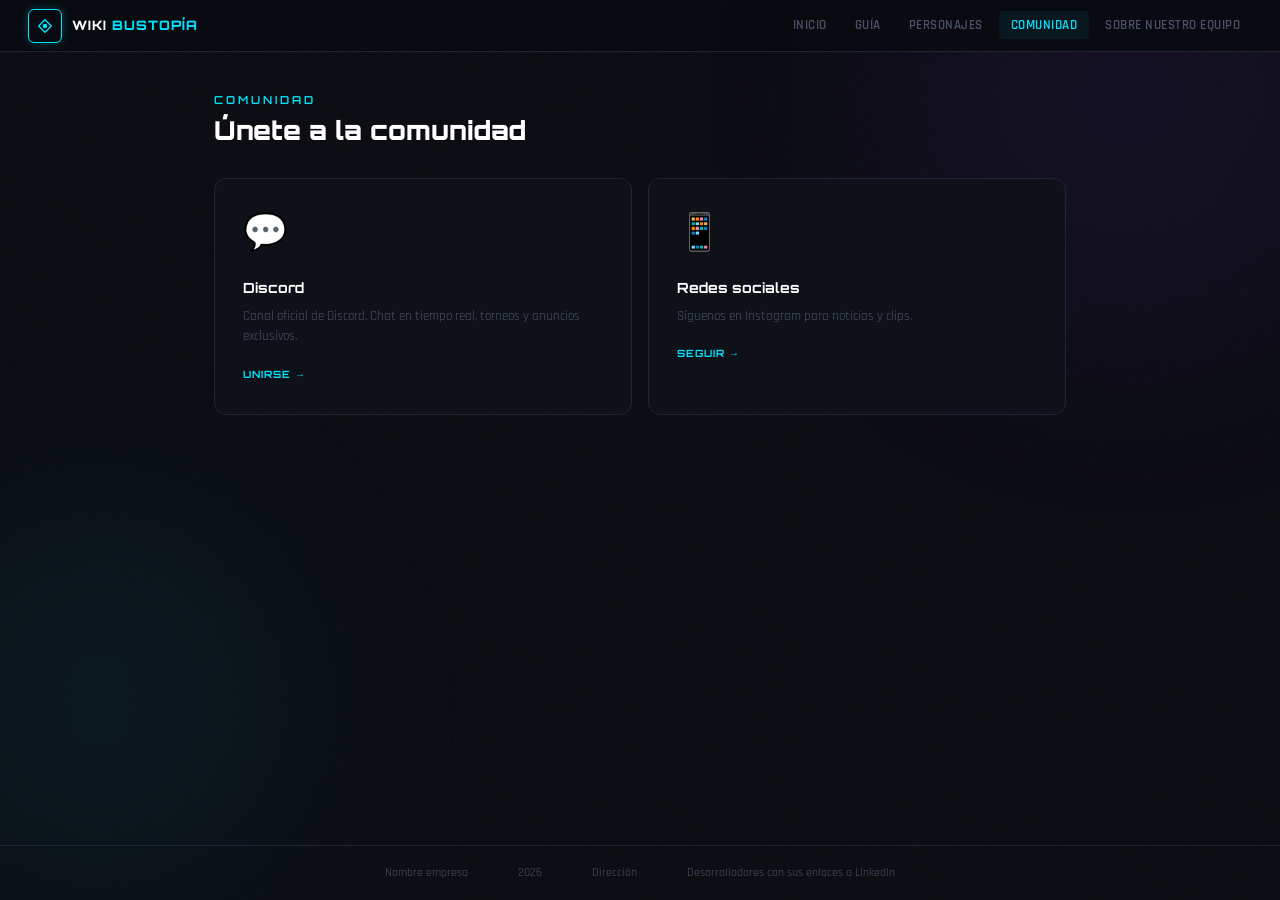
==== comunidad.html @ 1e6805d0 "first commit" ====
<!DOCTYPE html>
<html lang="es">
<head>
  <meta charset="UTF-8" />
  <meta name="viewport" content="width=device-width, initial-scale=1.0"/>
  <title>Wiki — Comunidad</title>
  <link rel="preconnect" href="https://fonts.googleapis.com">
  <link rel="preconnect" href="https://fonts.gstatic.com" crossorigin>
  <link href="https://fonts.googleapis.com/css2?family=Orbitron:wght@400;600;800;900&family=Rajdhani:wght@300;400;500;600&display=swap" rel="stylesheet">
  <link rel="stylesheet" href="styles.css">
</head>
<body>
  <div class="glow-1"></div>
  <div class="glow-2"></div>
  <nav>
    <a href="index.html" class="nav-logo">
      <div class="logo-box">
        <svg viewBox="0 0 20 20" fill="none" xmlns="http://www.w3.org/2000/svg">
          <path d="M3 10L10 3L17 10L10 17L3 10Z" stroke="#00e5ff" stroke-width="1.5"/>
          <circle cx="10" cy="10" r="2.5" fill="#00e5ff"/>
        </svg>
      </div>
      <span class="logo-text">WIKI <span>BUSTOPÍA</span></span>
    </a>
    <ul>
      <li><a href="index.html">Inicio</a></li>
      <li><a href="guia.html">Guía</a></li>
      <li><a href="personajes.html">Personajes</a></li>
      <li><a href="comunidad.html" class="nav-active">Comunidad</a></li>
      <li><a href="equipo.html">Sobre nuestro equipo</a></li>
    </ul>
  </nav>
  <div class="page page--full">
    <main>
      <p class="page-title">Comunidad</p>
      <h1>Únete a la comunidad</h1>
      <div class="community-grid">
        <a href="#" class="comm-card">
          <div class="comm-icon">💬</div>
          <h3>Discord</h3>
          <p>Canal oficial de Discord. Chat en tiempo real, torneos y anuncios exclusivos.</p>
          <span class="comm-link">Unirse →</span>
        </a>
    
        <a href="#" class="comm-card">
          <div class="comm-icon">📱</div>
          <h3>Redes sociales</h3>
          <p>Síguenos en Instagram para noticias y clips.</p>
          <span class="comm-link">Seguir →</span>
        </a>
      
  
    </main>
  </div>
  <footer>
    <span>Nombre empresa</span><span class="sep">·</span>
    <span>2026</span><span class="sep">·</span>
    <a href="#">Dirección</a><span class="sep">·</span>
    <a href="#">Desarrolladores con sus enlaces a LinkedIn</a>
  </footer>
</body>
</html>
---- styles.css ----
*, *::before, *::after { box-sizing: border-box; margin: 0; padding: 0; }

:root {
  --bg:        #090b10;
  --surface:   #0e1117;
  --surface2:  #141720;
  --border:    #1e2435;
  --accent:    #00e5ff;
  --accent2:   #7b2fff;
  --text:      #cdd5e0;
  --muted:     #4a5268;
  --danger:    #ff3860;
  --nav-h:     52px;
}

html, body { height: 100%; }

body {
  background: var(--bg);
  color: var(--text);
  font-family: 'Rajdhani', sans-serif;
  font-size: 15px;
  line-height: 1.5;
  min-height: 100vh;
  display: flex;
  flex-direction: column;
}

/* ── Noise overlay ── */
body::before {
  content: '';
  position: fixed;
  inset: 0;
  background-image: url("data:image/svg+xml,%3Csvg xmlns='http://www.w3.org/2000/svg' width='300' height='300'%3E%3Cfilter id='n'%3E%3CfeTurbulence type='fractalNoise' baseFrequency='0.75' numOctaves='4' stitchTiles='stitch'/%3E%3C/filter%3E%3Crect width='300' height='300' filter='url(%23n)' opacity='0.04'/%3E%3C/svg%3E");
  pointer-events: none;
  z-index: 0;
}

/* ─────────────── NAV ─────────────── */
nav {
  position: sticky;
  top: 0;
  z-index: 100;
  height: var(--nav-h);
  background: rgba(9,11,16,.85);
  backdrop-filter: blur(12px);
  border-bottom: 1px solid var(--border);
  display: flex;
  align-items: center;
  padding: 0 28px;
  gap: 32px;
}

.nav-logo {
  display: flex;
  align-items: center;
  gap: 10px;
  text-decoration: none;
}

.logo-box {
  width: 34px; height: 34px;
  border: 1.5px solid var(--accent);
  border-radius: 6px;
  display: flex;
  align-items: center;
  justify-content: center;
  box-shadow: 0 0 10px rgba(0,229,255,.25);
}

.logo-box svg { width: 18px; height: 18px; }

.logo-text {
  font-family: 'Orbitron', sans-serif;
  font-size: 13px;
  font-weight: 800;
  color: #fff;
  letter-spacing: 1px;
}

.logo-text span { color: var(--accent); }

nav ul {
  display: flex;
  gap: 4px;
  list-style: none;
  margin-left: auto;
}

nav ul li a {
  text-decoration: none;
  color: var(--muted);
  font-weight: 600;
  font-size: 13px;
  letter-spacing: .5px;
  text-transform: uppercase;
  padding: 6px 12px;
  border-radius: 4px;
  transition: color .2s, background .2s;
}

nav ul li a:hover,
nav ul li a.nav-active {
  color: var(--accent);
  background: rgba(0,229,255,.06);
}

/* ─────────────── LAYOUT ─────────────── */
.page {
  flex: 1;
  display: grid;
  grid-template-columns: 1fr 280px;
  max-width: 1100px;
  width: 100%;
  margin: 0 auto;
  padding: 40px 24px 60px;
  gap: 32px;
  position: relative;
  z-index: 1;
}

.page--full {
  grid-template-columns: 1fr;
  max-width: 900px;
}

.page--wide {
  grid-template-columns: 1fr;
  max-width: 1000px;
}

/* ─────────────── TYPOGRAPHY ─────────────── */
.page-title {
  font-family: 'Orbitron', sans-serif;
  font-size: 11px;
  font-weight: 600;
  text-transform: uppercase;
  letter-spacing: 3px;
  color: var(--accent);
  margin-bottom: 6px;
}

h1 {
  font-family: 'Orbitron', sans-serif;
  font-size: 26px;
  font-weight: 900;
  color: #fff;
  line-height: 1.2;
  margin-bottom: 32px;
}

/* ─────────────── BUTTONS ─────────────── */
.btn-primary {
  display: inline-flex;
  align-items: center;
  gap: 8px;
  background: linear-gradient(135deg, var(--accent2), var(--accent));
  border: none;
  border-radius: 8px;
  color: #fff;
  font-family: 'Orbitron', sans-serif;
  font-size: 12px;
  font-weight: 700;
  letter-spacing: 1px;
  padding: 12px 24px;
  cursor: pointer;
  text-transform: uppercase;
  text-decoration: none;
  transition: opacity .2s, transform .15s;
  box-shadow: 0 4px 20px rgba(123,47,255,.35);
}

.btn-primary:hover { opacity: .88; transform: translateY(-1px); }

.btn-secondary {
  display: inline-flex;
  align-items: center;
  gap: 8px;
  background: transparent;
  border: 1px solid var(--border);
  border-radius: 8px;
  color: var(--text);
  font-family: 'Orbitron', sans-serif;
  font-size: 12px;
  font-weight: 700;
  letter-spacing: 1px;
  padding: 12px 24px;
  cursor: pointer;
  text-transform: uppercase;
  text-decoration: none;
  transition: border-color .2s, color .2s;
}

.btn-secondary:hover { border-color: var(--accent); color: var(--accent); }

/* ─────────────── DOWNLOAD CARD ─────────────── */
.download-card {
  background: var(--surface);
  border: 1px solid var(--border);
  border-radius: 12px;
  padding: 28px;
  position: relative;
  overflow: hidden;
}

.download-card::before {
  content: '';
  position: absolute;
  top: 0; left: 0; right: 0;
  height: 2px;
  background: linear-gradient(90deg, var(--accent2), var(--accent));
}

.selectors {
  display: grid;
  grid-template-columns: 1fr 1fr;
  gap: 24px;
  margin-bottom: 28px;
}

.selector-group label {
  display: block;
  font-size: 11px;
  font-weight: 600;
  text-transform: uppercase;
  letter-spacing: 2px;
  color: var(--muted);
  margin-bottom: 10px;
}

.btn-group {
  display: flex;
  flex-direction: column;
  gap: 8px;
}

.sel-btn {
  background: var(--surface2);
  border: 1px solid var(--border);
  border-radius: 6px;
  color: var(--text);
  font-family: 'Rajdhani', sans-serif;
  font-size: 14px;
  font-weight: 600;
  letter-spacing: .5px;
  padding: 9px 16px;
  cursor: pointer;
  text-align: left;
  transition: all .18s;
  position: relative;
}

.sel-btn:hover {
  border-color: var(--accent);
  color: var(--accent);
  background: rgba(0,229,255,.05);
}

.sel-btn.active {
  border-color: var(--accent);
  color: var(--accent);
  background: rgba(0,229,255,.08);
  box-shadow: 0 0 0 1px rgba(0,229,255,.2);
}

.sel-btn.active::after {
  content: '';
  position: absolute;
  right: 12px; top: 50%;
  transform: translateY(-50%);
  width: 6px; height: 6px;
  background: var(--accent);
  border-radius: 50%;
  box-shadow: 0 0 6px var(--accent);
}

.dl-wrap {
  display: flex;
  align-items: center;
  gap: 16px;
  flex-wrap: wrap;
}

.btn-download {
  display: inline-flex;
  align-items: center;
  gap: 10px;
  background: linear-gradient(135deg, var(--accent2), var(--accent));
  border: none;
  border-radius: 8px;
  color: #fff;
  font-family: 'Orbitron', sans-serif;
  font-size: 13px;
  font-weight: 700;
  letter-spacing: 1px;
  padding: 13px 28px;
  cursor: pointer;
  text-transform: uppercase;
  transition: opacity .2s, transform .15s, box-shadow .2s;
  box-shadow: 0 4px 20px rgba(123,47,255,.35);
}

.btn-download:hover {
  opacity: .9;
  transform: translateY(-1px);
  box-shadow: 0 6px 28px rgba(0,229,255,.3);
}

.btn-download svg { flex-shrink: 0; }

.dl-meta {
  font-size: 12px;
  color: var(--muted);
  line-height: 1.6;
}

.dl-meta strong { color: var(--text); }

.thanks {
  margin-top: 20px;
  padding-top: 20px;
  border-top: 1px solid var(--border);
  color: var(--muted);
  font-size: 13px;
}

.donation {
  margin-top: 16px;
  display: flex;
  align-items: center;
  gap: 10px;
  font-size: 13px;
  color: var(--muted);
}

.donation input[type="checkbox"] {
  appearance: none;
  width: 16px; height: 16px;
  border: 1px solid var(--border);
  border-radius: 4px;
  background: var(--surface2);
  cursor: pointer;
  flex-shrink: 0;
  position: relative;
  transition: border-color .15s, background .15s;
}

.donation input[type="checkbox"]:checked {
  background: var(--accent2);
  border-color: var(--accent2);
}

.donation input[type="checkbox"]:checked::after {
  content: '✓';
  position: absolute;
  inset: 0;
  display: flex;
  align-items: center;
  justify-content: center;
  color: #fff;
  font-size: 10px;
}

/* ─────────────── SIDEBAR ─────────────── */
.sidebar-title {
  font-family: 'Orbitron', sans-serif;
  font-size: 11px;
  font-weight: 700;
  letter-spacing: 2px;
  text-transform: uppercase;
  color: var(--accent);
  margin-bottom: 12px;
}

.faq-list {
  list-style: none;
  display: flex;
  flex-direction: column;
  gap: 2px;
}

.faq-list li a {
  display: block;
  text-decoration: none;
  color: var(--text);
  font-size: 14px;
  font-weight: 500;
  padding: 9px 12px;
  border-radius: 6px;
  border-left: 2px solid transparent;
  transition: all .18s;
}

.faq-list li a:hover {
  color: var(--accent);
  border-left-color: var(--accent);
  background: rgba(0,229,255,.05);
  padding-left: 16px;
}

/* ─────────────── FOOTER ─────────────── */
footer {
  position: relative;
  z-index: 1;
  border-top: 1px solid var(--border);
  padding: 18px 24px;
  display: flex;
  align-items: center;
  justify-content: center;
  gap: 24px;
  flex-wrap: wrap;
  font-size: 12px;
  color: var(--muted);
}

footer a {
  color: var(--muted);
  text-decoration: none;
  transition: color .15s;
}

footer a:hover { color: var(--accent); }

footer .sep { opacity: .3; }

/* ── Glow bg accents ── */
.glow-1, .glow-2 {
  position: fixed;
  border-radius: 50%;
  pointer-events: none;
  filter: blur(100px);
  z-index: 0;
}

.glow-1 {
  width: 500px; height: 500px;
  background: rgba(123,47,255,.07);
  top: -150px; right: -100px;
}

.glow-2 {
  width: 400px; height: 400px;
  background: rgba(0,229,255,.05);
  bottom: 0; left: -100px;
}

/* ─────────────── INICIO ─────────────── */
.hero {
  text-align: center;
  padding: 60px 0 40px;
}

.hero-badge {
  display: inline-block;
  font-family: 'Orbitron', sans-serif;
  font-size: 10px;
  font-weight: 700;
  letter-spacing: 4px;
  text-transform: uppercase;
  color: var(--accent);
  border: 1px solid rgba(0,229,255,.3);
  border-radius: 20px;
  padding: 5px 16px;
  margin-bottom: 24px;
}

.hero h1 { font-size: 42px; line-height: 1.1; margin-bottom: 20px; }
.hero h1 span { color: var(--accent); }

.hero p {
  font-size: 16px;
  color: var(--muted);
  max-width: 560px;
  margin: 0 auto 32px;
  line-height: 1.7;
}

.hero-actions {
  display: flex;
  gap: 12px;
  justify-content: center;
  flex-wrap: wrap;
}

.features-grid {
  display: grid;
  grid-template-columns: repeat(3, 1fr);
  gap: 16px;
  margin-top: 40px;
}

.feature-card {
  background: var(--surface);
  border: 1px solid var(--border);
  border-radius: 10px;
  padding: 24px;
  transition: border-color .2s, transform .2s;
}

.feature-card:hover {
  border-color: rgba(0,229,255,.3);
  transform: translateY(-2px);
}

.feature-icon { font-size: 28px; margin-bottom: 12px; }

.feature-card h3 {
  font-family: 'Orbitron', sans-serif;
  font-size: 13px;
  font-weight: 700;
  color: #fff;
  margin-bottom: 8px;
}

.feature-card p { font-size: 13px; color: var(--muted); line-height: 1.6; }

.news-section { margin-top: 48px; }

.section-header {
  display: flex;
  align-items: center;
  justify-content: space-between;
  margin-bottom: 16px;
}

.section-header h2 {
  font-family: 'Orbitron', sans-serif;
  font-size: 14px;
  font-weight: 700;
  color: #fff;
  letter-spacing: 1px;
}

.section-header a { font-size: 12px; color: var(--accent); text-decoration: none; }

.news-grid { display: grid; grid-template-columns: 1fr 1fr; gap: 12px; }

.news-card {
  background: var(--surface);
  border: 1px solid var(--border);
  border-radius: 8px;
  padding: 18px;
  transition: border-color .2s;
}

.news-card:hover { border-color: rgba(0,229,255,.25); }

.news-tag {
  font-family: 'Orbitron', sans-serif;
  font-size: 9px;
  font-weight: 700;
  letter-spacing: 2px;
  text-transform: uppercase;
  color: var(--accent2);
  margin-bottom: 6px;
}

.news-card h4 {
  font-family: 'Orbitron', sans-serif;
  font-size: 12px;
  font-weight: 700;
  color: #fff;
  margin-bottom: 6px;
  line-height: 1.4;
}

.news-card p { font-size: 12px; color: var(--muted); line-height: 1.5; }
.news-date { font-size: 11px; color: var(--muted); margin-top: 10px; opacity: .6; }

/* ─────────────── GUÍA ─────────────── */
.guide-grid { display: grid; gap: 12px; margin-top: 8px; }

.guide-card {
  background: var(--surface);
  border: 1px solid var(--border);
  border-radius: 10px;
  padding: 20px 24px;
  display: flex;
  align-items: center;
  gap: 20px;
  cursor: pointer;
  text-decoration: none;
  transition: border-color .2s, transform .15s, background .2s;
}

.guide-card:hover {
  border-color: rgba(0,229,255,.35);
  background: rgba(0,229,255,.03);
  transform: translateX(4px);
}

.guide-num {
  font-family: 'Orbitron', sans-serif;
  font-size: 22px;
  font-weight: 900;
  color: rgba(0,229,255,.2);
  min-width: 36px;
}

.guide-info { flex: 1; }

.guide-info h3 {
  font-family: 'Orbitron', sans-serif;
  font-size: 13px;
  font-weight: 700;
  color: #fff;
  margin-bottom: 4px;
}

.guide-info p { font-size: 13px; color: var(--muted); }

.guide-tag {
  font-family: 'Orbitron', sans-serif;
  font-size: 9px;
  font-weight: 700;
  letter-spacing: 1.5px;
  text-transform: uppercase;
  padding: 4px 10px;
  border-radius: 20px;
  border: 1px solid;
}

.tag-beginner { color: #00e5a0; border-color: rgba(0,229,160,.3); background: rgba(0,229,160,.08); }
.tag-medium   { color: #ffc107; border-color: rgba(255,193,7,.3);  background: rgba(255,193,7,.08); }
.tag-advanced { color: var(--danger); border-color: rgba(255,56,96,.3); background: rgba(255,56,96,.08); }

.guide-arrow { color: var(--muted); font-size: 18px; }

.category-label {
  font-family: 'Orbitron', sans-serif;
  font-size: 10px;
  font-weight: 700;
  letter-spacing: 3px;
  text-transform: uppercase;
  color: var(--muted);
  margin: 32px 0 12px;
  padding-bottom: 8px;
  border-bottom: 1px solid var(--border);
}

.category-label:first-of-type { margin-top: 0; }

/* ─────────────── PERSONAJES ─────────────── */
.char-grid {
  display: grid;
  grid-template-columns: repeat(3, 1fr);
  gap: 16px;
  margin-top: 8px;
}

.char-card {
  background: var(--surface);
  border: 1px solid var(--border);
  border-radius: 12px;
  overflow: hidden;
  cursor: pointer;
  text-decoration: none;
  transition: border-color .2s, transform .2s;
  display: block;
}

.char-card:hover {
  border-color: rgba(0,229,255,.4);
  transform: translateY(-3px);
}

.char-avatar {
  width: 100%;
  aspect-ratio: 1;
  background: var(--surface2);
  display: flex;
  align-items: center;
  justify-content: center;
  font-size: 52px;
  border-bottom: 1px solid var(--border);
  position: relative;
  overflow: hidden;
}

.char-avatar::before {
  content: '';
  position: absolute;
  inset: 0;
  background: linear-gradient(135deg, rgba(123,47,255,.1), rgba(0,229,255,.05));
}

.char-body { padding: 16px; }

.char-role {
  font-family: 'Orbitron', sans-serif;
  font-size: 9px;
  font-weight: 700;
  letter-spacing: 2px;
  text-transform: uppercase;
  color: var(--accent2);
  margin-bottom: 4px;
}

.char-name {
  font-family: 'Orbitron', sans-serif;
  font-size: 14px;
  font-weight: 800;
  color: #fff;
  margin-bottom: 8px;
}

.char-desc {
  font-size: 12px;
  color: var(--muted);
  line-height: 1.5;
  margin-bottom: 12px;
}

.stat-row {
  display: flex;
  align-items: center;
  gap: 8px;
  margin-bottom: 5px;
}

.stat-label {
  font-size: 10px;
  color: var(--muted);
  min-width: 48px;
  font-weight: 600;
}

.stat-bar {
  flex: 1;
  height: 3px;
  background: var(--border);
  border-radius: 2px;
  overflow: hidden;
}

.stat-fill {
  height: 100%;
  background: linear-gradient(90deg, var(--accent2), var(--accent));
  border-radius: 2px;
}

/* ─────────────── COMUNIDAD ─────────────── */
.community-grid {
  display: grid;
  grid-template-columns: 1fr 1fr;
  gap: 16px;
  margin-bottom: 32px;
}

.comm-card {
  background: var(--surface);
  border: 1px solid var(--border);
  border-radius: 12px;
  padding: 28px;
  text-decoration: none;
  display: block;
  transition: border-color .2s, transform .15s;
  position: relative;
  overflow: hidden;
}

.comm-card::before {
  content: '';
  position: absolute;
  top: 0; left: 0; right: 0;
  height: 2px;
  background: linear-gradient(90deg, var(--accent2), var(--accent));
  opacity: 0;
  transition: opacity .2s;
}

.comm-card:hover { border-color: rgba(0,229,255,.3); transform: translateY(-2px); }
.comm-card:hover::before { opacity: 1; }

.comm-icon { font-size: 36px; margin-bottom: 16px; }

.comm-card h3 {
  font-family: 'Orbitron', sans-serif;
  font-size: 14px;
  font-weight: 700;
  color: #fff;
  margin-bottom: 8px;
}

.comm-card p { font-size: 13px; color: var(--muted); line-height: 1.6; margin-bottom: 16px; }

.comm-link {
  font-family: 'Orbitron', sans-serif;
  font-size: 10px;
  font-weight: 700;
  letter-spacing: 1px;
  color: var(--accent);
  text-transform: uppercase;
}

.posts-section { margin-top: 0; }

.posts-header {
  display: flex;
  align-items: center;
  justify-content: space-between;
  margin-bottom: 14px;
}

.posts-header h2 {
  font-family: 'Orbitron', sans-serif;
  font-size: 13px;
  font-weight: 700;
  color: #fff;
  letter-spacing: 1px;
}

.post-card {
  background: var(--surface);
  border: 1px solid var(--border);
  border-radius: 8px;
  padding: 16px 20px;
  margin-bottom: 8px;
  display: flex;
  align-items: center;
  gap: 16px;
  cursor: pointer;
  transition: border-color .2s;
}

.post-card:hover { border-color: rgba(0,229,255,.25); }

.post-avatar {
  width: 36px; height: 36px;
  background: linear-gradient(135deg, var(--accent2), var(--accent));
  border-radius: 50%;
  display: flex;
  align-items: center;
  justify-content: center;
  font-size: 14px;
  flex-shrink: 0;
}

.post-info { flex: 1; }

.post-info h4 {
  font-family: 'Orbitron', sans-serif;
  font-size: 12px;
  font-weight: 700;
  color: #fff;
  margin-bottom: 3px;
}

.post-info p { font-size: 12px; color: var(--muted); }
.post-meta { font-size: 11px; color: var(--muted); text-align: right; line-height: 1.6; }

/* ─────────────── EQUIPO ─────────────── */
.team-grid {
  display: grid;
  grid-template-columns: repeat(3, 1fr);
  gap: 16px;
  margin-top: 8px;
}

.team-card {
  background: var(--surface);
  border: 1px solid var(--border);
  border-radius: 12px;
  padding: 28px 20px;
  text-align: center;
  text-decoration: none;
  display: block;
  transition: border-color .2s, transform .2s;
  position: relative;
  overflow: hidden;
}

.team-card:hover {
  border-color: rgba(0,229,255,.35);
  transform: translateY(-3px);
}

.team-avatar {
  width: 72px; height: 72px;
  background: linear-gradient(135deg, var(--accent2), var(--accent));
  border-radius: 50%;
  display: flex;
  align-items: center;
  justify-content: center;
  font-size: 28px;
  margin: 0 auto 16px;
}

.team-name {
  font-family: 'Orbitron', sans-serif;
  font-size: 13px;
  font-weight: 700;
  color: #fff;
  margin-bottom: 4px;
}

.team-role {
  font-family: 'Orbitron', sans-serif;
  font-size: 9px;
  font-weight: 700;
  letter-spacing: 2px;
  text-transform: uppercase;
  color: var(--accent);
  margin-bottom: 12px;
}

.team-bio {
  font-size: 12px;
  color: var(--muted);
  line-height: 1.6;
  margin-bottom: 16px;
}

.team-linkedin {
  display: inline-flex;
  align-items: center;
  gap: 6px;
  font-family: 'Orbitron', sans-serif;
  font-size: 9px;
  font-weight: 700;
  letter-spacing: 1px;
  text-transform: uppercase;
  color: var(--accent);
  text-decoration: none;
  border: 1px solid rgba(0,229,255,.25);
  border-radius: 20px;
  padding: 5px 14px;
  transition: background .2s, border-color .2s;
}

.team-linkedin:hover {
  background: rgba(0,229,255,.08);
  border-color: var(--accent);
}

.about-box {
  background: var(--surface);
  border: 1px solid var(--border);
  border-radius: 12px;
  padding: 32px;
  margin-bottom: 32px;
  position: relative;
  overflow: hidden;
}

.about-box::before {
  content: '';
  position: absolute;
  top: 0; left: 0; right: 0;
  height: 2px;
  background: linear-gradient(90deg, var(--accent2), var(--accent));
}

.about-box h2 {
  font-family: 'Orbitron', sans-serif;
  font-size: 16px;
  font-weight: 800;
  color: #fff;
  margin-bottom: 12px;
}

.about-box p {
  font-size: 14px;
  color: var(--muted);
  line-height: 1.8;
  max-width: 640px;
}
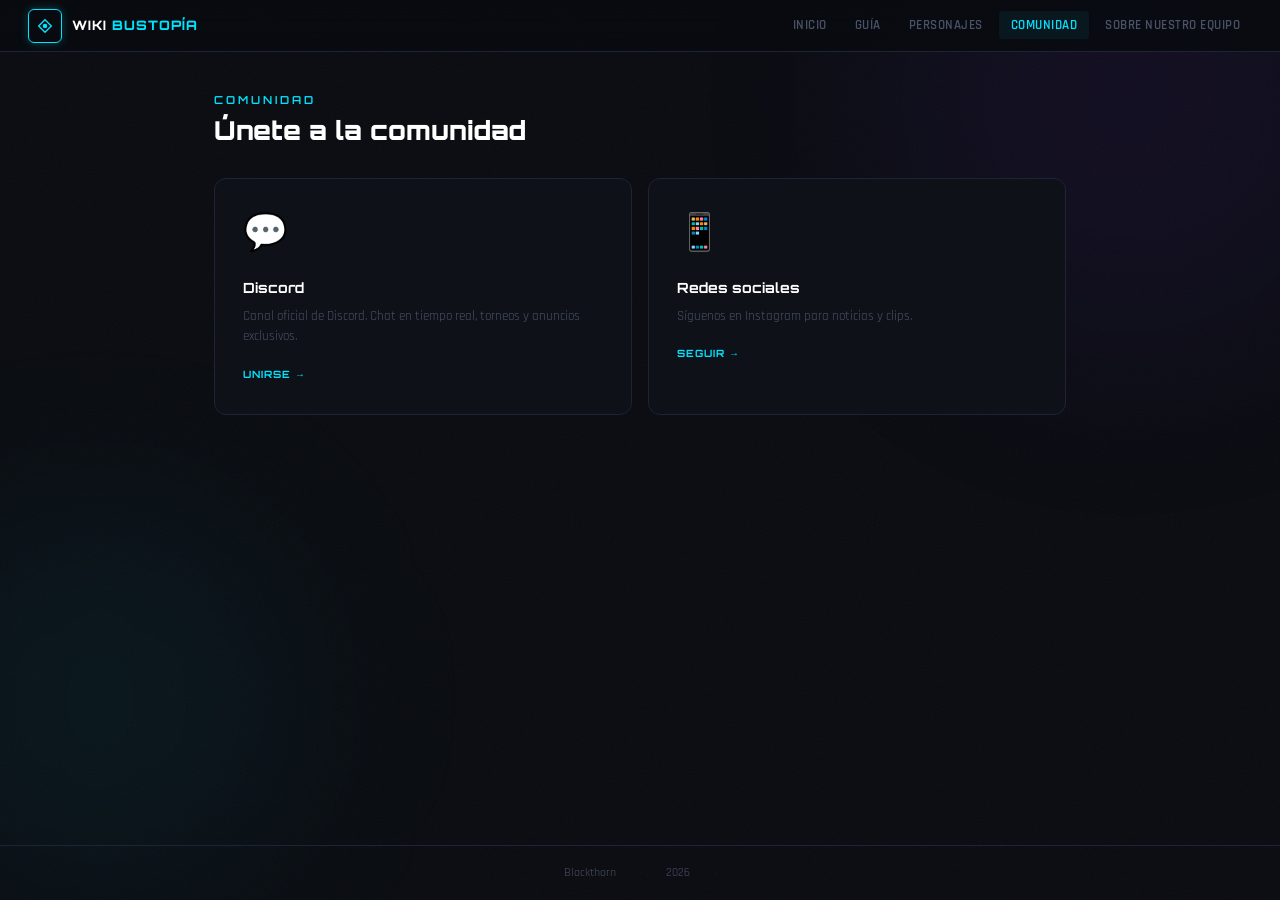
==== commit 03dd84a6: "fix" ====
--- a/comunidad.html
+++ b/comunidad.html
@@ -53,10 +53,8 @@
     </main>
   </div>
   <footer>
-    <span>Nombre empresa</span><span class="sep">·</span>
+ <span>Blackthorn</span><span class="sep">·</span>
     <span>2026</span><span class="sep">·</span>
-    <a href="#">Dirección</a><span class="sep">·</span>
-    <a href="#">Desarrolladores con sus enlaces a LinkedIn</a>
   </footer>
 </body>
 </html>
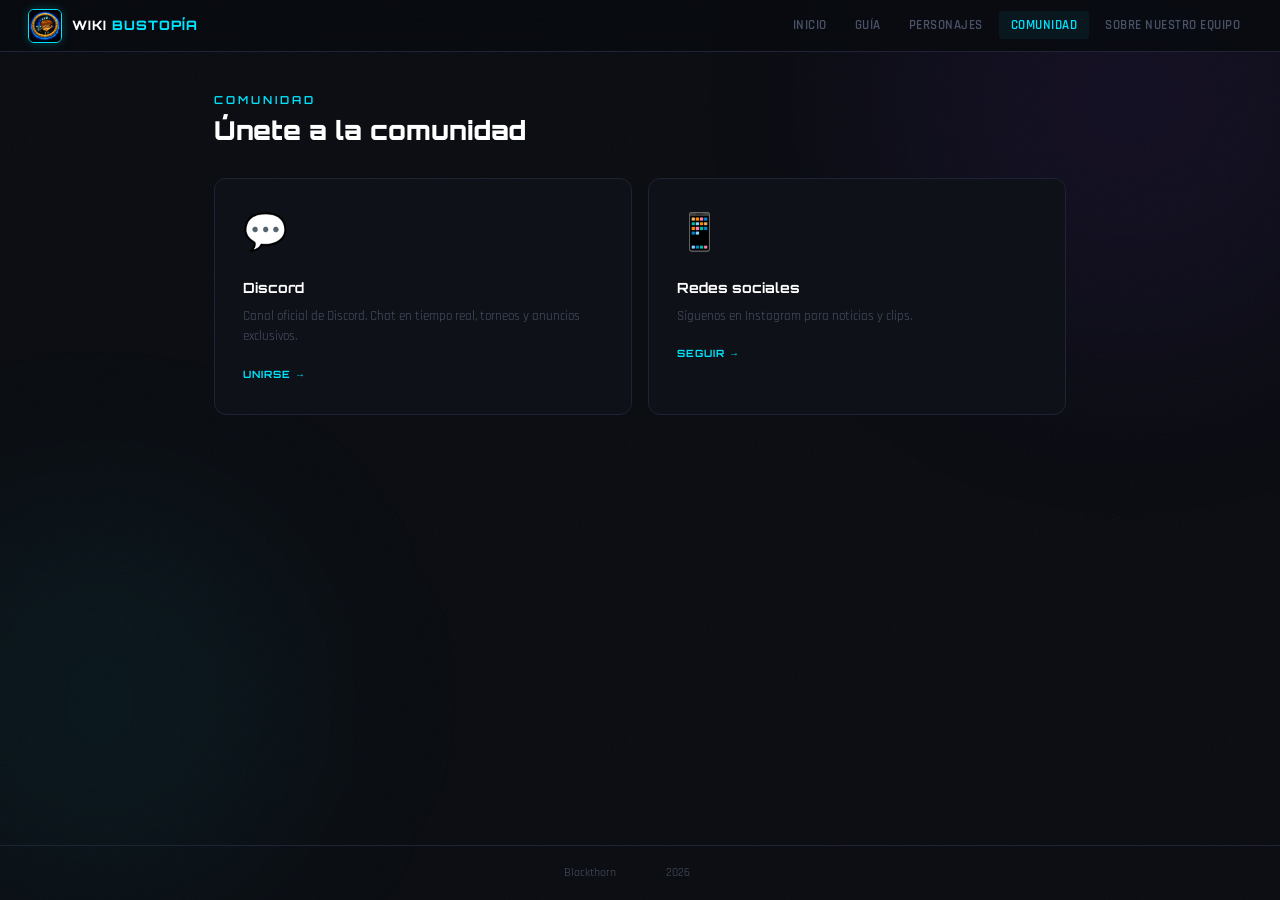
==== commit 9d3a5e54: "fix finall" ====
--- a/comunidad.html
+++ b/comunidad.html
@@ -15,10 +15,7 @@
   <nav>
     <a href="index.html" class="nav-logo">
       <div class="logo-box">
-        <svg viewBox="0 0 20 20" fill="none" xmlns="http://www.w3.org/2000/svg">
-          <path d="M3 10L10 3L17 10L10 17L3 10Z" stroke="#00e5ff" stroke-width="1.5"/>
-          <circle cx="10" cy="10" r="2.5" fill="#00e5ff"/>
-        </svg>
+          <img src="media/logo_juego.png" alt="Logo" class="logo-image">
       </div>
       <span class="logo-text">WIKI <span>BUSTOPÍA</span></span>
     </a>
@@ -35,7 +32,7 @@
       <p class="page-title">Comunidad</p>
       <h1>Únete a la comunidad</h1>
       <div class="community-grid">
-        <a href="#" class="comm-card">
+        <a href="https://discord.gg/VDdrdf6G83" class="comm-card">
           <div class="comm-icon">💬</div>
           <h3>Discord</h3>
           <p>Canal oficial de Discord. Chat en tiempo real, torneos y anuncios exclusivos.</p>
--- a/styles.css
+++ b/styles.css
@@ -59,16 +59,23 @@
 }
 
 .logo-box {
-  width: 34px; height: 34px;
+  width: 34px; 
+  height: 34px;
   border: 1.5px solid var(--accent);
   border-radius: 6px;
   display: flex;
   align-items: center;
   justify-content: center;
   box-shadow: 0 0 10px rgba(0,229,255,.25);
-}
-
-.logo-box svg { width: 18px; height: 18px; }
+  overflow: hidden; 
+}
+
+.logo-box img {
+  width: 100%;
+  height: 100%;
+  object-fit: cover; 
+}
+
 
 .logo-text {
   font-family: 'Orbitron', sans-serif;
@@ -885,6 +892,11 @@
   font-size: 28px;
   margin: 0 auto 16px;
 }
+.team-avatar img {
+  width: 100%;
+  height: 100%;
+  object-fit: cover; /* Recorta y centra la foto automáticamente en el círculo */
+}
 
 .team-name {
   font-family: 'Orbitron', sans-serif;
